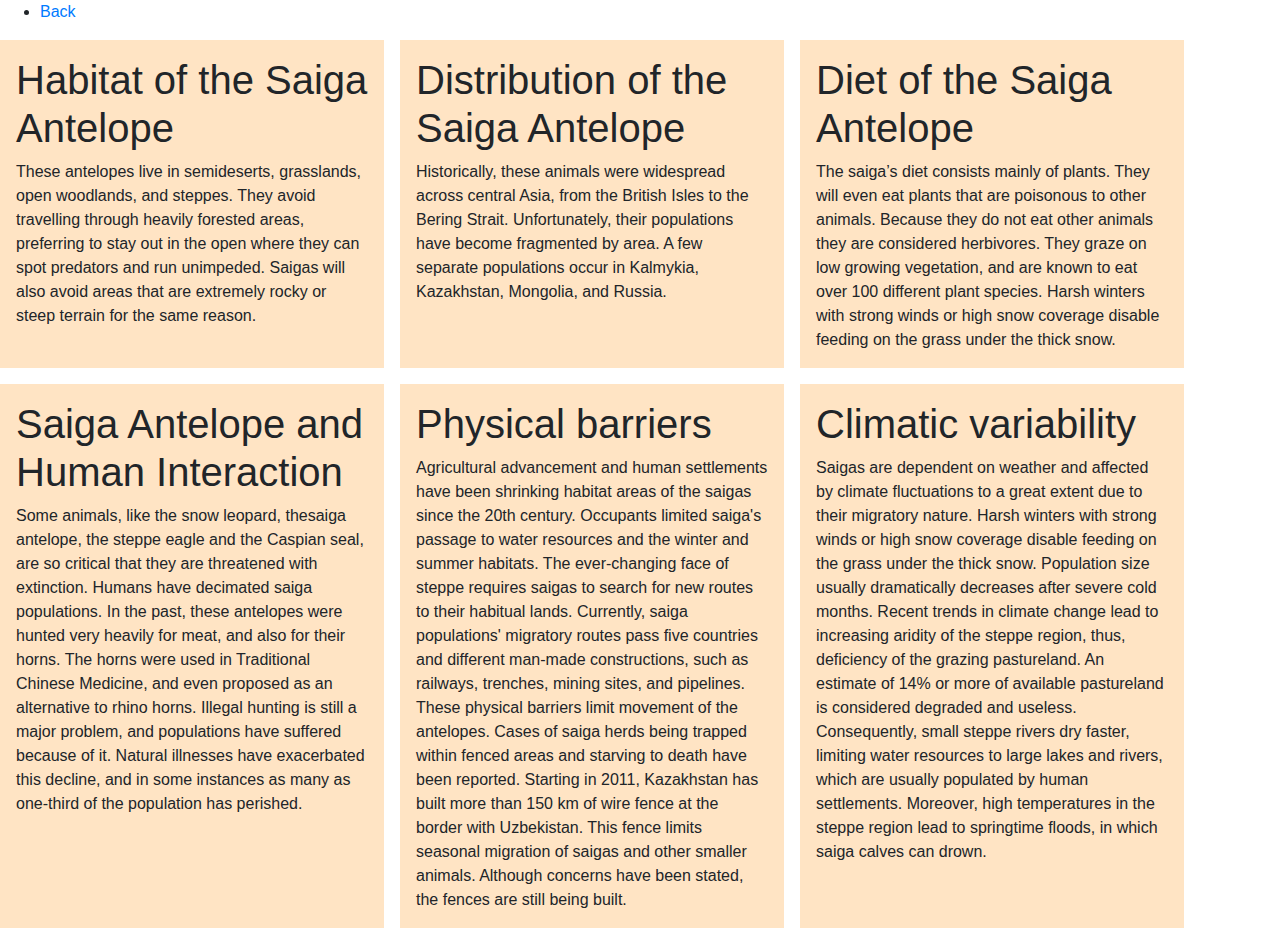
==== 1_2.html @ 71ab03af "Add files via upload" ====
<!DOCTYPE html>
<html lang="en">
 <head>
   <meta charset="UTF-8">
   <title>Saiga tatarica</title>
   <link rel="stylesheet" href="css//page1.css">
   <link rel="icon" href="icon.jpeg" type="images/x-icon">
   <link rel="stylesheet" href="https://maxcdn.bootstrapcdn.com/bootstrap/4.5.0/css/bootstrap.min.css">

   <style>
    .wrapper{
     display:grid;
     grid-template-columns: 30% 30% 30%;
     grid-column-gap:1em;
     grid-row-gap:1em;
    }
    .wrapper > div{
    background:bisque;
    padding:1em;
    }
   </style>
  </head>
  <body>
    <nav>
      <ul>
        <li><a href="index.html">Back</a></li>
      </ul>
    </nav>
    <div class="wrapper">
     <div><h1>Habitat of the Saiga Antelope</h1>
These antelopes live in semideserts, grasslands, open woodlands, and steppes.
They avoid travelling through heavily forested areas,
preferring to stay out in the open where they can spot predators and run unimpeded.
Saigas will also avoid areas that are extremely rocky or steep terrain for the same reason.</div>
     <div><h1>Distribution of the Saiga Antelope</h1>
Historically, these animals were widespread across
central Asia, from the British Isles to the Bering Strait.
Unfortunately, their populations have become fragmented by area.
A few separate populations occur in Kalmykia, Kazakhstan, Mongolia, and Russia.</div>
     <div><h1>Diet of the Saiga Antelope</h1>
The saiga’s diet consists mainly of plants. They will even eat plants that are poisonous to other animals. Because they do not eat other animals they are considered herbivores. They graze on low growing vegetation, and are known to eat over 100 different plant species. Harsh winters with strong winds or high snow coverage disable feeding on the grass under the thick snow.</div>
     <div><h1>Saiga Antelope and Human Interaction</h1>
Some animals, like the snow leopard, thesaiga antelope, the steppe eagle and the Caspian seal, are so critical that they are threatened with extinction. Humans have
decimated saiga populations.
In the past,
these antelopes
were hunted very heavily for meat,
and also for their horns.
The horns were used in
Traditional Chinese Medicine,
and even proposed as an
alternative to rhino horns.
Illegal hunting is still a major problem,
and populations have
suffered because of it.
Natural illnesses have exacerbated
this decline, and in some
instances as many as
one-third
of the population has perished.</div>
     <div><h1>Physical barriers</h1>
Agricultural advancement and human settlements have been shrinking habitat areas of the saigas since the 20th century. Occupants limited saiga's passage to water resources and the winter and summer habitats. The ever-changing face of steppe requires saigas to search for new routes to their habitual lands. Currently, saiga populations' migratory routes pass five countries and different man-made constructions, such as railways, trenches, mining sites, and pipelines. These physical barriers limit movement of the antelopes. Cases of saiga herds being trapped within fenced areas and starving to death have been reported. Starting in 2011, Kazakhstan has built more than 150 km of wire fence at the border with Uzbekistan. This fence limits seasonal migration of saigas and other smaller animals. Although concerns have been stated, the fences are still being built.</div>
     <div><h1>Climatic variability</h1>
Saigas are dependent on weather and affected by climate fluctuations to a great extent due to their migratory nature.
Harsh winters with strong winds or high snow coverage disable feeding on the grass under the thick snow. Population size usually dramatically decreases after severe cold months. Recent trends in climate change lead to increasing aridity of the steppe region, thus, deficiency of the grazing pastureland.
An estimate of 14% or more of available pastureland is considered degraded and useless.
Consequently, small steppe rivers dry faster, limiting water resources to large lakes and rivers, which are usually populated by human settlements.
Moreover, high temperatures in the steppe region lead to springtime floods, in which saiga calves can drown.</div>
    </div>
  </body>
---- css/page1.css ----
.block_1 p h1, .block_2 p h1, .block_3 p h1, .block_4 p h1, .block_5 p h1, .block_6 p h1{
  font-family: serif;
  font-weight: normal;
  font-size: 25px;
}
.block_1{
  border:2px black solid;
  border-radius:10px;
  margin:15px;
  padding:10px;
  max-width:300px;
  display: inline-block;
  background-color: bisque;
}

.block_2{
  border:2px black solid;
  border-radius:10px;
  margin:15px;
  padding:10px;
  max-width:300px;
  display: inline-block;
  background-color: bisque;
}

.block_3{
  border:2px black solid;
  border-radius:10px;
  margin:15px;
  padding:10px;
  max-width:300px;
  display: inline-block;
  background-color: bisque;
}

.block_4{
  border:2px black solid;
  border-radius:10px;
  margin:15px;
  padding:10px;
  max-width:300px;
  display: inline-block;
  background-color: bisque;
}

.block_5{
  border:2px black solid;
  border-radius:10px;
  margin:15px;
  padding:10px;
  max-width:300px;
  display: inline-block;
  background-color: bisque;
}

.block_6{
  border:2px black solid;
  border-radius:10px;
  margin:15px;
  padding:10px;
  max-width:300px;
  display: inline-block;
  background-color: bisque;
}
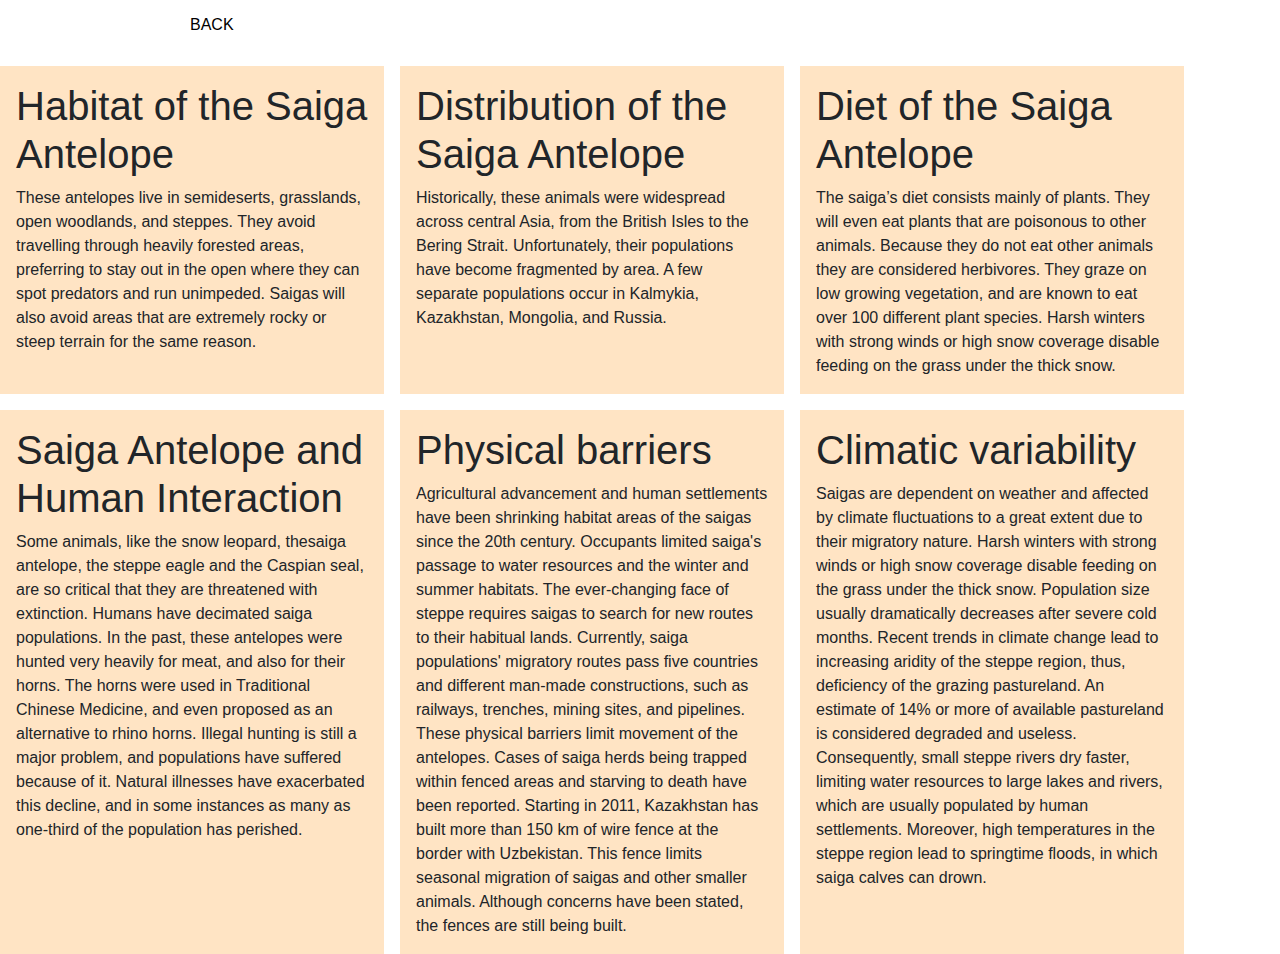
==== commit 00aa9e83: "Update 1_2.html" ====
--- a/1_2.html
+++ b/1_2.html
@@ -3,7 +3,7 @@
  <head>
    <meta charset="UTF-8">
    <title>Saiga tatarica</title>
-   <link rel="stylesheet" href="css//page1.css">
+   <link rel="stylesheet" href="css//page2.css">
    <link rel="icon" href="icon.jpeg" type="images/x-icon">
    <link rel="stylesheet" href="https://maxcdn.bootstrapcdn.com/bootstrap/4.5.0/css/bootstrap.min.css">
 
--- a/css/page2.css
+++ b/css/page2.css
@@ -0,0 +1,45 @@
+table, th, td {
+ border:1px solid black;
+}
+
+nav {
+  width:960px;
+  margin: 0 auto;
+
+}
+
+nav: before {
+  content:'';
+  display:block;
+  height:50px;
+  width:100%;
+  background:red;
+  position:absolute;
+  left:0;
+  z-index:-1;
+}
+
+ul {
+  margin:0;
+  padding:0;
+  list-style:none;
+  height:50px;
+}
+
+ul li {
+  float:left;
+}
+
+ul li a{
+  color:black;
+  display:block;
+  height:50px;
+  padding:0 30px;
+  text-transform:uppercase;
+  text-decoration:none;
+  line-height:50px;
+}
+
+ul li a:hover {
+  background:#d34d43;
+}
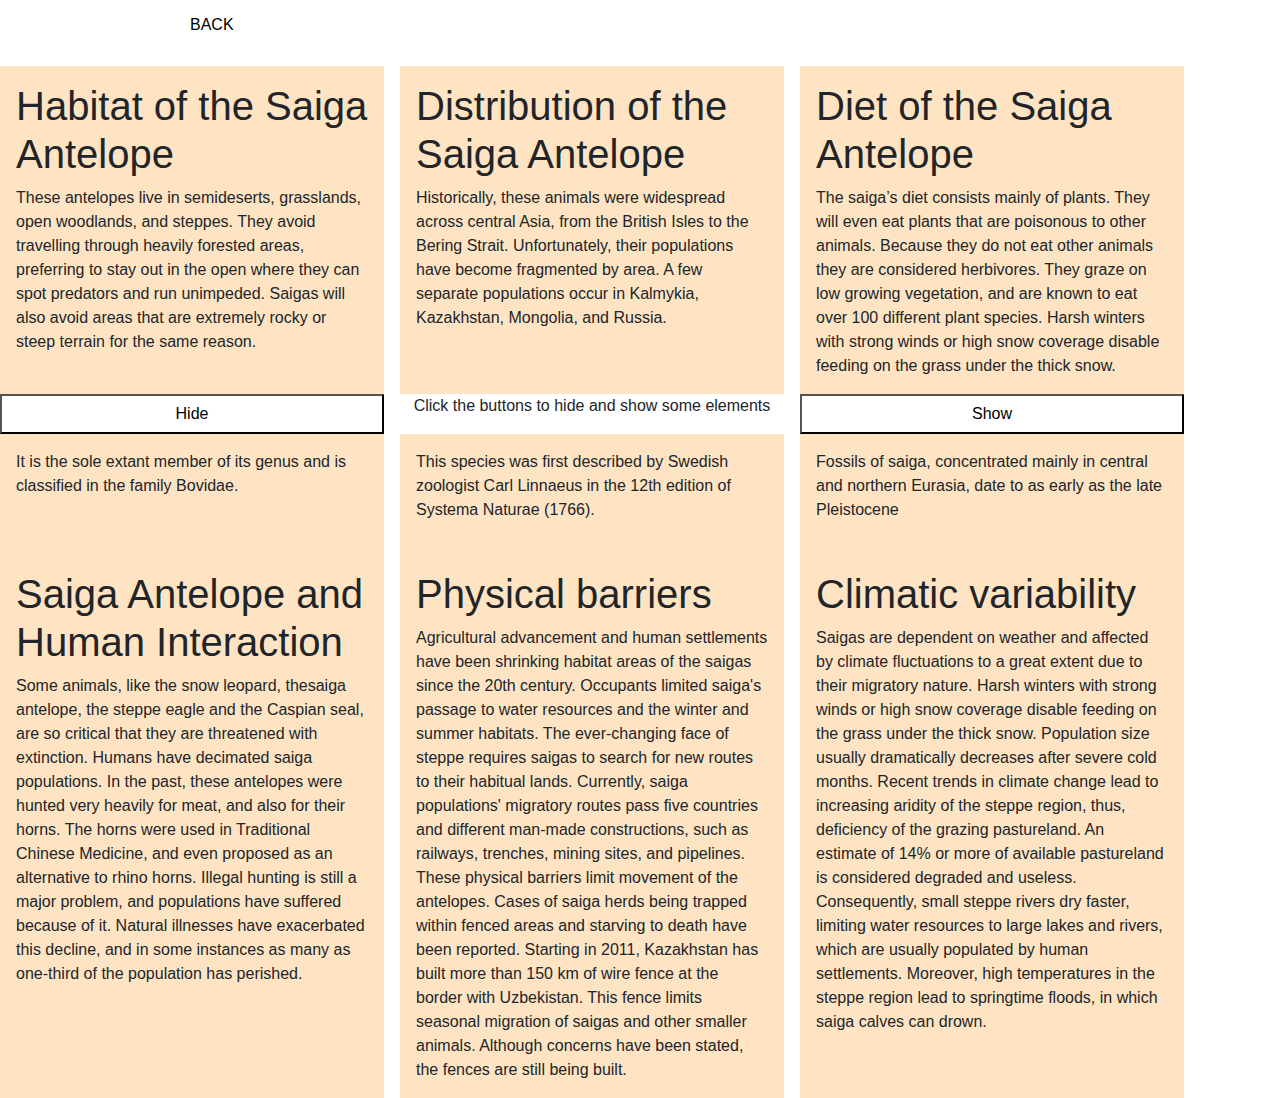
==== commit a385c9d2: "Add files via upload" ====
--- a/1_2.html
+++ b/1_2.html
@@ -6,7 +6,7 @@
    <link rel="stylesheet" href="css//page2.css">
    <link rel="icon" href="icon.jpeg" type="images/x-icon">
    <link rel="stylesheet" href="https://maxcdn.bootstrapcdn.com/bootstrap/4.5.0/css/bootstrap.min.css">
-
+   <script src="https://www.w3schools.com/lib/w3.js"></script>
    <style>
     .wrapper{
      display:grid;
@@ -17,7 +17,16 @@
     .wrapper > div{
     background:bisque;
     padding:1em;
+    white-space: normal;
     }
+    button:hover {
+  background:#d34d43;
+}
+
+    button {
+        background:white;
+    }
+  
    </style>
   </head>
   <body>
@@ -39,7 +48,28 @@
 A few separate populations occur in Kalmykia, Kazakhstan, Mongolia, and Russia.</div>
      <div><h1>Diet of the Saiga Antelope</h1>
 The saiga’s diet consists mainly of plants. They will even eat plants that are poisonous to other animals. Because they do not eat other animals they are considered herbivores. They graze on low growing vegetation, and are known to eat over 100 different plant species. Harsh winters with strong winds or high snow coverage disable feeding on the grass under the thick snow.</div>
-     <div><h1>Saiga Antelope and Human Interaction</h1>
+  </div>
+
+   <div class="wrapper">
+    <button onclick="w3.hide('.city')">Hide</button>
+    <p align="center">Click the buttons to hide and show some elements</p>
+    <button onclick="w3.show('.city')">Show</button>
+   </div>
+  <div class="wrapper">
+   <div id="London" class="city">
+    <p>It is the sole extant member of its genus and is classified in the family Bovidae.</p>
+   </div>
+
+   <div id="Paris" class="city">
+    <p>This species was first described by Swedish zoologist Carl Linnaeus in the 12th edition of Systema Naturae (1766). </p>
+   </div>
+
+  <div id="Tokyo" class="city">
+    <p>Fossils of saiga, concentrated mainly in central and northern Eurasia, date to as early as the late Pleistocene</p>
+  </div>
+</div>
+  <div class="wrapper">
+    <div><h1>Saiga Antelope and Human Interaction</h1>
 Some animals, like the snow leopard, thesaiga antelope, the steppe eagle and the Caspian seal, are so critical that they are threatened with extinction. Humans have
 decimated saiga populations.
 In the past,
@@ -67,4 +97,17 @@
 Consequently, small steppe rivers dry faster, limiting water resources to large lakes and rivers, which are usually populated by human settlements.
 Moreover, high temperatures in the steppe region lead to springtime floods, in which saiga calves can drown.</div>
     </div>
+
+
+    <script>
+    $("button").click(function(){
+      if(clicked){
+          $(this).css('background-color', 'red');
+          clicked  = false;
+      } else {
+          $(this).css('background-color', 'blue');
+          clicked  = true;
+      }
+  });
+    </script>
   </body>
